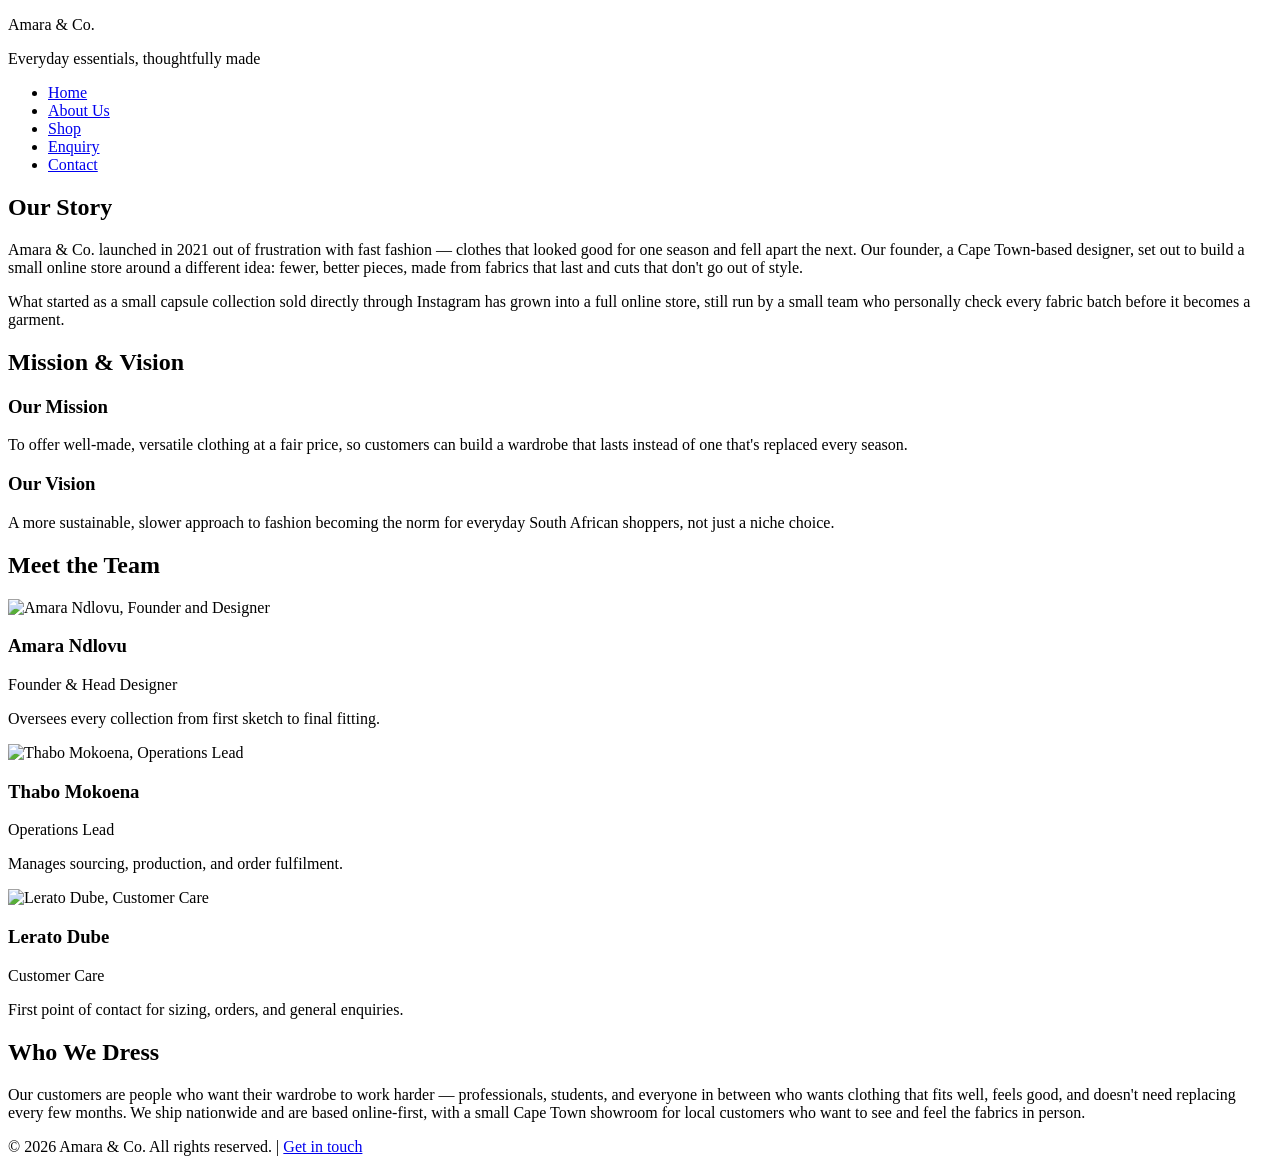
==== about.html @ 39e45c90 "Repo updated with new code" ====
<!DOCTYPE html>
<html lang="en">

<head>
    <meta charset="UTF-8">
    <meta name="viewport" content="width=device-width, initial-scale=1.0">

    <meta name="description"
        content="Learn about Amara & Co., a Cape Town-based clothing brand focused on quality, versatile clothing and a more sustainable approach to fashion.">
    <meta name="keywords"
        content="Amara & Co., about Amara & Co., Cape Town clothing brand, sustainable fashion, South African fashion, quality clothing">

    <!--
        Part 1 note: no external stylesheet or script is linked here.
        Visual styling is added in Part 2, and interactivity in Part 3.
    -->

    <title>About Us | Amara & Co.</title>
</head>

<body>

    <header>
        <p>Amara & Co.</p>
        <p>Everyday essentials, thoughtfully made</p>
    </header>

    <nav>
        <ul>
            <li><a href="index.html">Home</a></li>
            <li><a href="about.html">About Us</a></li>
            <li><a href="products.html">Shop</a></li>
            <li><a href="enquiry.html">Enquiry</a></li>
            <li><a href="contact.html">Contact</a></li>
        </ul>
    </nav>

    <main>

        <section>
            <h1>Our Story</h1>

            <p>
                Amara & Co. launched in 2021 out of frustration with fast fashion &mdash;
                clothes that looked good for one season and fell apart the next.
                Our founder, a Cape Town-based designer, set out to build a small
                online store around a different idea: fewer, better pieces, made
                from fabrics that last and cuts that don't go out of style.
            </p>

            <p>
                What started as a small capsule collection sold directly through
                Instagram has grown into a full online store, still run by a small
                team who personally check every fabric batch before it becomes a
                garment.
            </p>
        </section>

        <section>
            <h2>Mission &amp; Vision</h2>

            <article>
                <h3>Our Mission</h3>
                <p>
                    To offer well-made, versatile clothing at a fair price, so
                    customers can build a wardrobe that lasts instead of one that's
                    replaced every season.
                </p>
            </article>

            <article>
                <h3>Our Vision</h3>
                <p>
                    A more sustainable, slower approach to fashion becoming the
                    norm for everyday South African shoppers, not just a niche
                    choice.
                </p>
            </article>
        </section>

        <!-- Part 1: Team members -->
        <section>
            <h2>Meet the Team</h2>

            <article>
                <img src="images/team-founder.jpg" alt="Amara Ndlovu, Founder and Designer">
                <h3>Amara Ndlovu</h3>
                <p>Founder &amp; Head Designer</p>
                <p>Oversees every collection from first sketch to final fitting.</p>
            </article>

            <article>
                <img src="images/team-operations.jpg" alt="Thabo Mokoena, Operations Lead">
                <h3>Thabo Mokoena</h3>
                <p>Operations Lead</p>
                <p>Manages sourcing, production, and order fulfilment.</p>
            </article>

            <article>
                <img src="images/team-customer-care.jpg" alt="Lerato Dube, Customer Care">
                <h3>Lerato Dube</h3>
                <p>Customer Care</p>
                <p>First point of contact for sizing, orders, and general enquiries.</p>
            </article>
        </section>

        <section>
            <h2>Who We Dress</h2>

            <p>
                Our customers are people who want their wardrobe to work harder &mdash;
                professionals, students, and everyone in between who wants clothing
                that fits well, feels good, and doesn't need replacing every few
                months. We ship nationwide and are based online-first, with a small
                Cape Town showroom for local customers who want to see and feel the
                fabrics in person.
            </p>
        </section>

    </main>

    <footer>
        <p>
            &copy; 2026 Amara & Co. All rights reserved. |
            <a href="contact.html">Get in touch</a>
        </p>
    </footer>

</body>

</html>
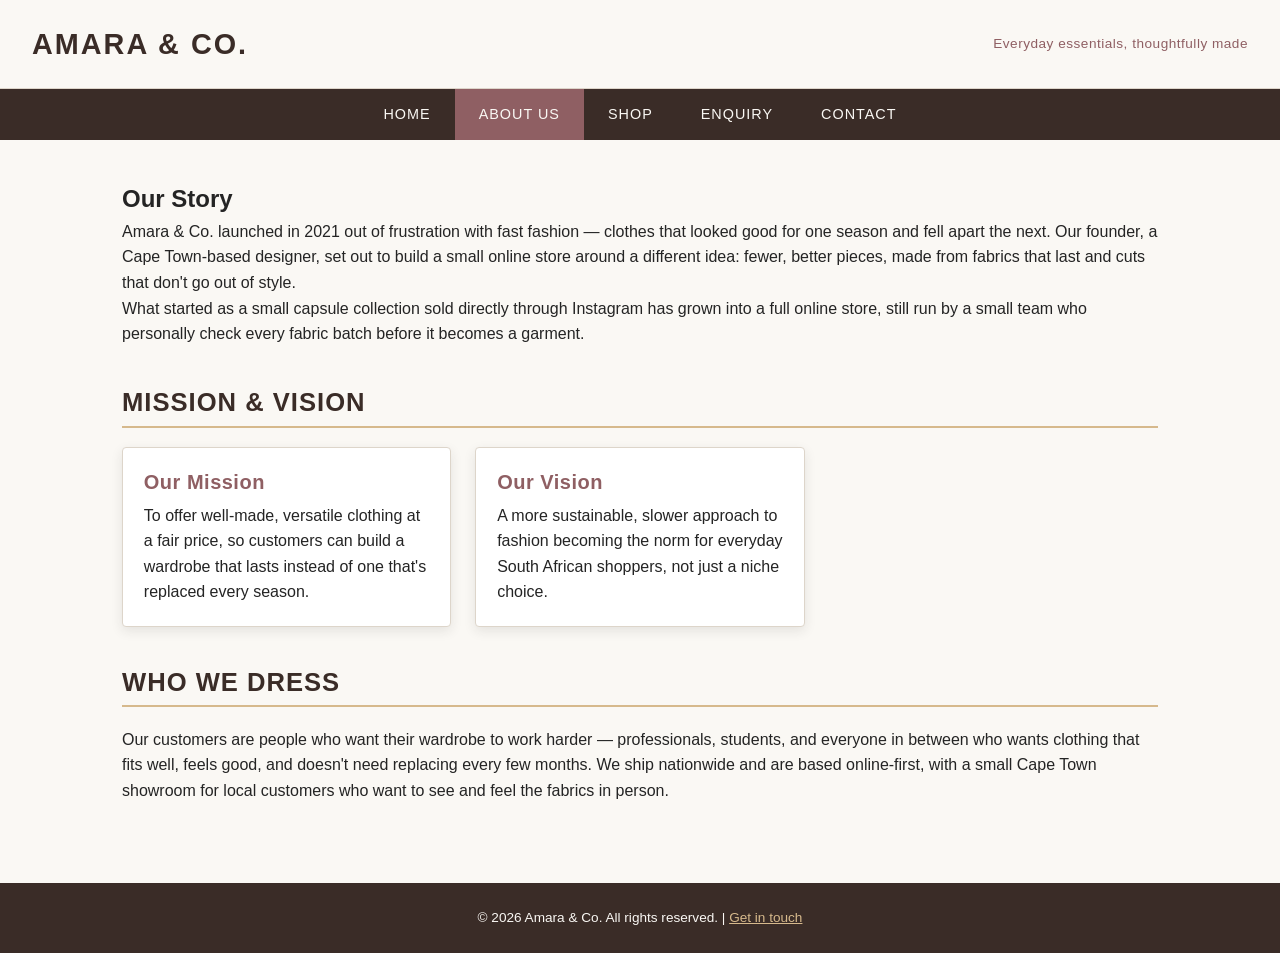
==== commit 166b7973: "css files part 2" ====
--- a/about.html
+++ b/about.html
@@ -10,10 +10,7 @@
     <meta name="keywords"
         content="Amara & Co., about Amara & Co., Cape Town clothing brand, sustainable fashion, South African fashion, quality clothing">
 
-    <!--
-        Part 1 note: no external stylesheet or script is linked here.
-        Visual styling is added in Part 2, and interactivity in Part 3.
-    -->
+    <link rel="stylesheet" href="css/style.css">
 
     <title>About Us | Amara & Co.</title>
 </head>
@@ -21,14 +18,14 @@
 <body>
 
     <header>
-        <p>Amara & Co.</p>
-        <p>Everyday essentials, thoughtfully made</p>
+        <div class="logo">Amara & Co.</div>
+        <div class="tagline">Everyday essentials, thoughtfully made</div>
     </header>
 
     <nav>
         <ul>
             <li><a href="index.html">Home</a></li>
-            <li><a href="about.html">About Us</a></li>
+            <li><a href="about.html" class="active">About Us</a></li>
             <li><a href="products.html">Shop</a></li>
             <li><a href="enquiry.html">Enquiry</a></li>
             <li><a href="contact.html">Contact</a></li>
@@ -41,7 +38,7 @@
             <h1>Our Story</h1>
 
             <p>
-                Amara & Co. launched in 2021 out of frustration with fast fashion &mdash;
+                Amara & Co. launched in 2021 out of frustration with fast fashion —
                 clothes that looked good for one season and fell apart the next.
                 Our founder, a Cape Town-based designer, set out to build a small
                 online store around a different idea: fewer, better pieces, made
@@ -57,58 +54,38 @@
         </section>
 
         <section>
-            <h2>Mission &amp; Vision</h2>
+            <h2>Mission & Vision</h2>
 
-            <article>
-                <h3>Our Mission</h3>
-                <p>
-                    To offer well-made, versatile clothing at a fair price, so
-                    customers can build a wardrobe that lasts instead of one that's
-                    replaced every season.
-                </p>
-            </article>
+            <div class="grid">
 
-            <article>
-                <h3>Our Vision</h3>
-                <p>
-                    A more sustainable, slower approach to fashion becoming the
-                    norm for everyday South African shoppers, not just a niche
-                    choice.
-                </p>
-            </article>
-        </section>
+                <div class="card">
+                    <h3>Our Mission</h3>
 
-        <!-- Part 1: Team members -->
-        <section>
-            <h2>Meet the Team</h2>
+                    <p>
+                        To offer well-made, versatile clothing at a fair price, so
+                        customers can build a wardrobe that lasts instead of one that's
+                        replaced every season.
+                    </p>
+                </div>
 
-            <article>
-                <img src="images/team-founder.jpg" alt="Amara Ndlovu, Founder and Designer">
-                <h3>Amara Ndlovu</h3>
-                <p>Founder &amp; Head Designer</p>
-                <p>Oversees every collection from first sketch to final fitting.</p>
-            </article>
+                <div class="card">
+                    <h3>Our Vision</h3>
 
-            <article>
-                <img src="images/team-operations.jpg" alt="Thabo Mokoena, Operations Lead">
-                <h3>Thabo Mokoena</h3>
-                <p>Operations Lead</p>
-                <p>Manages sourcing, production, and order fulfilment.</p>
-            </article>
+                    <p>
+                        A more sustainable, slower approach to fashion becoming the
+                        norm for everyday South African shoppers, not just a niche
+                        choice.
+                    </p>
+                </div>
 
-            <article>
-                <img src="images/team-customer-care.jpg" alt="Lerato Dube, Customer Care">
-                <h3>Lerato Dube</h3>
-                <p>Customer Care</p>
-                <p>First point of contact for sizing, orders, and general enquiries.</p>
-            </article>
+            </div>
         </section>
 
         <section>
             <h2>Who We Dress</h2>
 
             <p>
-                Our customers are people who want their wardrobe to work harder &mdash;
+                Our customers are people who want their wardrobe to work harder —
                 professionals, students, and everyone in between who wants clothing
                 that fits well, feels good, and doesn't need replacing every few
                 months. We ship nationwide and are based online-first, with a small
@@ -126,6 +103,8 @@
         </p>
     </footer>
 
+    <script src="js/script.js"></script>
+
 </body>
 
-</html>
+</html>
--- a/css/style.css
+++ b/css/style.css
@@ -0,0 +1,996 @@
+/* ============================
+   Amara & Co. — Stylesheet
+   ============================ */
+
+/* Colour Variables */
+
+:root {
+    --charcoal: #242424;
+    --espresso: #3a2c27;
+    --rose: #b98282;
+    --rose-dark: #8f5f63;
+    --champagne: #d6b98c;
+    --stone: #eee9e2;
+    --cream: #faf8f4;
+    --white: #ffffff;
+    --border: #ddd5ca;
+    --shadow: rgba(36, 36, 36, 0.10);
+
+    /* Compatibility aliases */
+    --rust: var(--rose-dark);
+    --blush: var(--rose);
+}
+
+/* CSS Reset */
+
+* {
+    margin: 0;
+    padding: 0;
+    box-sizing: border-box;
+}
+
+/* Base Styles */
+
+html {
+    scroll-behavior: smooth;
+}
+
+body {
+    font-family: 'Segoe UI', Tahoma, Geneva, Verdana, sans-serif;
+    font-size: 16px;
+    color: var(--charcoal);
+    background-color: var(--cream);
+    line-height: 1.6;
+    -webkit-font-smoothing: antialiased;
+    text-rendering: optimizeLegibility;
+}
+
+a {
+    text-decoration: none;
+    color: inherit;
+}
+
+img {
+    max-width: 100%;
+    height: auto;
+    display: block;
+}
+
+/* ============================
+   Header
+   ============================ */
+
+header {
+    background-color: var(--cream);
+    padding: 1.3rem 2rem;
+    display: flex;
+    justify-content: space-between;
+    align-items: center;
+    border-bottom: 1px solid var(--border);
+    box-shadow: 0 1px 0 var(--border);
+}
+
+header .logo {
+    font-size: 1.8rem;
+    font-weight: 700;
+    letter-spacing: 2px;
+    text-transform: uppercase;
+    color: var(--espresso);
+}
+
+header .tagline {
+    font-size: 0.85rem;
+    color: var(--rose-dark);
+    letter-spacing: 0.5px;
+}
+
+/* ============================
+   Navigation
+   ============================ */
+
+nav {
+    background-color: var(--espresso);
+}
+
+nav ul {
+    list-style: none;
+    display: flex;
+    justify-content: center;
+    flex-wrap: wrap;
+}
+
+nav ul li a {
+    display: block;
+    color: var(--cream);
+    padding: 0.9rem 1.5rem;
+    font-size: 0.9rem;
+    letter-spacing: 1px;
+    text-transform: uppercase;
+    transition:
+        background-color 0.2s ease,
+        color 0.2s ease;
+}
+
+nav ul li a:hover,
+nav ul li a.active {
+    background-color: var(--rose-dark);
+}
+
+nav ul li a:focus {
+    outline: 2px solid var(--rose);
+    outline-offset: -2px;
+}
+
+nav ul li a:active {
+    background-color: var(--rose);
+    color: var(--charcoal);
+}
+
+/* ============================
+   Main
+   ============================ */
+
+main {
+    max-width: 1100px;
+    margin: 0 auto;
+    padding: 2.5rem 2rem;
+}
+
+section {
+    margin-bottom: 2.5rem;
+}
+
+/* ============================
+   Hero
+   ============================ */
+
+.hero {
+    position: relative;
+    overflow: hidden;
+    isolation: isolate;
+
+    text-align: center;
+    padding: 4rem 1rem;
+
+    background: linear-gradient(
+        135deg,
+        var(--stone),
+        var(--cream)
+    );
+
+    border: 1px solid var(--border);
+    border-radius: 4px;
+    margin-bottom: 2.5rem;
+
+    box-shadow: 0 8px 25px var(--shadow);
+
+    color: var(--white);
+}
+
+/* Hero background video */
+
+.hero video {
+    position: absolute;
+    inset: 0;
+
+    width: 100%;
+    height: 100%;
+
+    object-fit: cover;
+    object-position: center;
+
+    z-index: -2;
+}
+
+/* Dark overlay keeps hero text readable */
+
+.hero::before {
+    content: "";
+    position: absolute;
+    inset: 0;
+
+    background:
+        linear-gradient(
+            rgba(36, 36, 36, 0.55),
+            rgba(58, 44, 39, 0.60)
+        );
+
+    z-index: -1;
+}
+
+/* Keep hero content above the video */
+
+.hero h1,
+.hero p,
+.hero .btn {
+    position: relative;
+    z-index: 1;
+}
+
+.hero h1 {
+    font-size: 2.6rem;
+    font-weight: 700;
+    line-height: 1.2;
+    letter-spacing: 1px;
+    color: var(--white);
+    margin-bottom: 0.8rem;
+    text-shadow: 0 2px 8px rgba(0, 0, 0, 0.25);
+}
+
+.hero p {
+    font-size: 1.1rem;
+    line-height: 1.6;
+    max-width: 600px;
+    margin: 0 auto 1.5rem auto;
+    color: var(--white);
+    text-shadow: 0 2px 6px rgba(0, 0, 0, 0.25);
+}
+
+/* ============================
+   Buttons
+   ============================ */
+
+.btn {
+    display: inline-block;
+    background-color: var(--espresso);
+    color: var(--cream);
+
+    padding: 0.8rem 2rem;
+    border-radius: 2px;
+
+    border: 1px solid var(--espresso);
+
+    font-weight: 600;
+    letter-spacing: 1px;
+    text-transform: uppercase;
+    font-size: 0.85rem;
+
+    transition:
+        background-color 0.25s ease,
+        transform 0.25s ease,
+        box-shadow 0.25s ease;
+}
+
+.btn:hover {
+    background-color: var(--rose-dark);
+    border-color: var(--rose-dark);
+    transform: translateY(-2px);
+    box-shadow: 0 5px 14px var(--shadow);
+}
+
+.btn:focus {
+    outline: 2px solid var(--rose);
+    outline-offset: 2px;
+}
+
+.btn:active {
+    background-color: var(--rose);
+    color: var(--charcoal);
+}
+
+/* ============================
+   Section Headings
+   ============================ */
+
+h2 {
+    color: var(--espresso);
+    border-bottom: 2px solid var(--champagne);
+    padding-bottom: 0.5rem;
+    margin-bottom: 1.2rem;
+
+    font-size: 1.6rem;
+    font-weight: 700;
+    line-height: 1.2;
+    letter-spacing: 1px;
+    text-transform: uppercase;
+}
+
+h3 {
+    color: var(--rose-dark);
+    font-size: 1.25rem;
+    font-weight: 700;
+    line-height: 1.3;
+    letter-spacing: 0.5px;
+}
+
+/* ============================
+   Cards / Grid
+   ============================ */
+
+.grid {
+    display: grid;
+    grid-template-columns: repeat(3, 1fr);
+    gap: 1.5rem;
+}
+
+.card {
+    background-color: var(--white);
+    border: 1px solid var(--border);
+    border-radius: 4px;
+    padding: 1.3rem;
+
+    box-shadow: 0 4px 12px var(--shadow);
+
+    transition:
+        transform 0.25s ease,
+        box-shadow 0.25s ease,
+        border-color 0.25s ease;
+}
+
+.card:hover {
+    transform: translateY(-5px);
+    box-shadow: 0 10px 25px rgba(36, 36, 36, 0.14);
+    border-color: var(--rose);
+}
+
+.card h3 {
+    margin-bottom: 0.5rem;
+}
+
+.card .price {
+    font-weight: 700;
+    color: var(--espresso);
+    font-size: 1.05rem;
+    margin-top: 0.4rem;
+}
+
+.card .size {
+    font-size: 0.8rem;
+    opacity: 0.7;
+    margin-top: 0.3rem;
+}
+
+/* ============================
+   Product Images
+   ============================ */
+
+.card picture {
+    display: block;
+    width: 100%;
+    margin-bottom: 1rem;
+    overflow: hidden;
+    background-color: var(--cream);
+    border-radius: 4px;
+}
+
+.card picture img {
+    width: 100%;
+    height: 220px;
+    object-fit: contain;
+    border-radius: 4px;
+
+    transition: transform 0.35s ease;
+}
+
+.card:hover picture img {
+    transform: scale(1.025);
+}
+
+/* ============================
+   Clickable Product Images
+   ============================ */
+
+.product-image-button {
+    border: none;
+    padding: 0;
+    background: none;
+    width: 100%;
+    cursor: pointer;
+}
+
+.product-image-button:focus {
+    outline: 2px solid var(--rose);
+    outline-offset: 3px;
+}
+
+/* ============================
+   Product Search
+   ============================ */
+
+.product-search {
+    max-width: 550px;
+    margin-top: 1.5rem;
+}
+
+.product-search label {
+    display: block;
+    font-weight: 600;
+    margin-bottom: 0.3rem;
+}
+
+.product-search input {
+    width: 100%;
+    padding: 0.7rem;
+
+    background-color: var(--white);
+
+    border: 1px solid var(--border);
+    border-radius: 2px;
+
+    font-family: inherit;
+    font-size: 0.95rem;
+
+    transition:
+        border-color 0.2s ease,
+        box-shadow 0.2s ease;
+}
+
+.product-search input:focus {
+    outline: none;
+    border-color: var(--rose-dark);
+    box-shadow: 0 0 0 3px rgba(185, 130, 130, 0.18);
+}
+
+#noResults {
+    margin-top: 1rem;
+    font-weight: 600;
+    color: var(--rose-dark);
+}
+
+/* ============================
+   Forms
+   ============================ */
+
+form {
+    max-width: 550px;
+    margin-left: auto;
+    margin-right: auto;
+
+    background-color: var(--white);
+
+    padding: 1.8rem;
+
+    border-radius: 4px;
+    border: 1px solid var(--border);
+
+    box-shadow: 0 8px 25px var(--shadow);
+}
+
+form label {
+    display: block;
+    font-weight: 600;
+    margin-bottom: 0.3rem;
+    margin-top: 1rem;
+}
+
+form label:first-child {
+    margin-top: 0;
+}
+
+form input,
+form select,
+form textarea {
+    width: 100%;
+    padding: 0.6rem;
+
+    background-color: var(--cream);
+
+    border: 1px solid var(--border);
+    border-radius: 2px;
+
+    font-family: inherit;
+    font-size: 0.95rem;
+
+    transition:
+        border-color 0.2s ease,
+        box-shadow 0.2s ease;
+}
+
+form input:focus,
+form select:focus,
+form textarea:focus {
+    outline: none;
+    border-color: var(--rose-dark);
+    box-shadow: 0 0 0 3px rgba(185, 130, 130, 0.18);
+}
+
+form button {
+    margin-top: 1.3rem;
+
+    background-color: var(--espresso);
+    color: var(--cream);
+
+    border: none;
+    padding: 0.8rem 2rem;
+    border-radius: 2px;
+
+    font-weight: 600;
+    letter-spacing: 1px;
+    text-transform: uppercase;
+    font-size: 0.85rem;
+
+    cursor: pointer;
+
+    transition:
+        background-color 0.25s ease,
+        transform 0.25s ease,
+        box-shadow 0.25s ease;
+}
+
+form button:hover {
+    background-color: var(--rose-dark);
+    transform: translateY(-2px);
+    box-shadow: 0 5px 14px var(--shadow);
+}
+
+form button:focus {
+    outline: 2px solid var(--rose);
+    outline-offset: 2px;
+}
+
+form button:active {
+    background-color: var(--rose);
+    color: var(--charcoal);
+}
+
+/* ============================
+   Form Validation / Response
+   ============================ */
+
+.form-error {
+    color: var(--rose-dark);
+    font-size: 0.85rem;
+    font-weight: 600;
+    margin-top: 0.25rem;
+}
+
+.form-response {
+    margin-top: 1rem;
+    padding: 0.8rem;
+    border-radius: 3px;
+    font-weight: 600;
+}
+
+.form-response.success {
+    background-color: var(--stone);
+    border: 1px solid var(--border);
+}
+
+.form-response.error {
+    background-color: var(--stone);
+    border: 1px solid var(--rose-dark);
+    color: var(--rose-dark);
+}
+
+/* ============================
+   Interactive Map
+   ============================ */
+
+#storeMap {
+    width: 100%;
+    height: 350px;
+
+    border-radius: 4px;
+    border: 1px solid var(--border);
+
+    margin-top: 1rem;
+
+    box-shadow: 0 5px 15px var(--shadow);
+
+    z-index: 1;
+}
+
+.leaflet-popup-content {
+    font-family: 'Segoe UI', Tahoma, Geneva, Verdana, sans-serif;
+    line-height: 1.5;
+}
+
+.leaflet-popup-content strong {
+    color: var(--rose-dark);
+}
+
+/* ============================
+   Contact Info
+   ============================ */
+
+.contact-info {
+    padding: 0;
+}
+
+.contact-info li {
+    list-style: none;
+    margin-bottom: 0.8rem;
+}
+
+.contact-info strong {
+    color: var(--rose-dark);
+}
+
+/* ============================
+   Size Guide Table
+   ============================ */
+
+table {
+    width: 100%;
+    border-collapse: collapse;
+    margin-top: 1rem;
+
+    background-color: var(--white);
+
+    box-shadow: 0 4px 12px var(--shadow);
+}
+
+table th,
+table td {
+    border: 1px solid var(--border);
+    padding: 0.6rem 1rem;
+    text-align: left;
+}
+
+table th {
+    background-color: var(--espresso);
+    color: var(--cream);
+}
+
+table tr:nth-child(even) {
+    background-color: var(--cream);
+}
+
+/* ============================
+   Footer
+   ============================ */
+
+footer {
+    background-color: var(--espresso);
+    color: var(--cream);
+    text-align: center;
+
+    padding: 1.5rem;
+
+    font-size: 0.85rem;
+}
+
+footer a {
+    color: var(--champagne);
+    text-decoration: underline;
+}
+
+footer a:hover {
+    color: var(--white);
+}
+
+footer a:focus {
+    outline: 2px solid var(--rose);
+}
+
+footer a:active {
+    color: var(--rose);
+}
+
+/* ============================
+   Content Carousels
+   ============================ */
+
+.carousel {
+    width: 100%;
+    overflow: hidden;
+    position: relative;
+
+    margin-top: 1.5rem;
+
+    border-radius: 4px;
+    border: 1px solid var(--border);
+
+    background-color: var(--cream);
+
+    box-shadow: 0 5px 15px var(--shadow);
+}
+
+.carousel-track {
+    display: flex;
+    width: max-content;
+
+    animation: carousel-scroll-forward 12s linear infinite;
+}
+
+.carousel:hover .carousel-track {
+    animation-play-state: paused;
+}
+
+/* Why Shop With Us — moves left */
+
+#benefitsCarousel .carousel-track {
+    animation-name: carousel-scroll-forward;
+}
+
+/* Shop by Category — moves right */
+
+#categoryCarousel .carousel-track {
+    animation-name: carousel-scroll-reverse;
+}
+
+.carousel-card {
+    width: 320px;
+    min-height: 180px;
+
+    margin-right: 1.5rem;
+    padding: 1.8rem;
+
+    background-color: var(--white);
+
+    border: 1px solid var(--border);
+    border-radius: 4px;
+
+    box-shadow: 0 3px 10px var(--shadow);
+
+    display: flex;
+    flex-direction: column;
+    justify-content: center;
+
+    flex-shrink: 0;
+
+    transition:
+        transform 0.25s ease,
+        box-shadow 0.25s ease;
+}
+
+.carousel-card:hover {
+    transform: translateY(-4px);
+    box-shadow: 0 8px 20px var(--shadow);
+}
+
+.carousel-card h3 {
+    margin-bottom: 0.7rem;
+}
+
+.carousel-card p {
+    line-height: 1.6;
+}
+
+@keyframes carousel-scroll-forward {
+
+    from {
+        transform: translateX(0);
+    }
+
+    to {
+        transform: translateX(-50%);
+    }
+}
+
+@keyframes carousel-scroll-reverse {
+
+    from {
+        transform: translateX(-50%);
+    }
+
+    to {
+        transform: translateX(0);
+    }
+}
+
+/* ============================
+   Product Image Lightbox
+   ============================ */
+
+.lightbox {
+    position: fixed;
+    inset: 0;
+
+    background-color: rgba(0, 0, 0, 0.8);
+
+    display: flex;
+    justify-content: center;
+    align-items: center;
+
+    padding: 2rem;
+
+    z-index: 1000;
+}
+
+.lightbox[hidden] {
+    display: none;
+}
+
+.lightbox img {
+    max-width: 90%;
+    max-height: 85vh;
+
+    object-fit: contain;
+
+    background-color: var(--cream);
+}
+
+.lightbox-close {
+    position: absolute;
+
+    top: 1rem;
+    right: 1.5rem;
+
+    background: none;
+    border: none;
+
+    color: var(--cream);
+
+    font-size: 2.5rem;
+
+    cursor: pointer;
+}
+
+.lightbox-close:hover {
+    color: var(--rose);
+}
+
+.lightbox-close:focus {
+    outline: 2px solid var(--rose);
+    outline-offset: 4px;
+}
+
+.lightbox-close:active {
+    color: var(--rose-dark);
+}
+
+/* ============================
+   Accessibility Focus States
+   ============================ */
+
+a:focus-visible,
+button:focus-visible,
+input:focus-visible,
+select:focus-visible,
+textarea:focus-visible {
+    outline: 2px solid var(--champagne);
+    outline-offset: 3px;
+}
+
+/* ============================
+   Page Fade-In Transition
+   ============================ */
+
+body {
+    animation: pageFadeIn 0.45s ease-in-out;
+}
+
+@keyframes pageFadeIn {
+
+    from {
+        opacity: 0;
+    }
+
+    to {
+        opacity: 1;
+    }
+}
+
+/* ============================
+   Responsive — Tablet
+   ============================ */
+
+@media (max-width: 768px) {
+
+    header {
+        padding: 1.2rem 1.5rem;
+    }
+
+    nav ul li a {
+        padding: 0.8rem 1rem;
+    }
+
+    main {
+        padding: 2rem 1.5rem;
+    }
+
+    .grid {
+        grid-template-columns: repeat(2, 1fr);
+    }
+
+    .hero h1 {
+        font-size: 2.2rem;
+    }
+
+    h2 {
+        font-size: 1.4rem;
+    }
+
+    h3 {
+        font-size: 1.15rem;
+    }
+
+    .card picture img {
+        height: 200px;
+    }
+}
+
+/* ============================
+   Responsive — Mobile
+   ============================ */
+
+@media (max-width: 600px) {
+
+    header {
+        flex-direction: column;
+        text-align: center;
+        gap: 0.3rem;
+    }
+
+    header .logo {
+        font-size: 1.5rem;
+    }
+
+    nav ul {
+        flex-direction: column;
+        align-items: stretch;
+    }
+
+    nav ul li a {
+        text-align: center;
+    }
+
+    main {
+        padding: 1.5rem 1rem;
+    }
+
+    .hero {
+        padding: 2.5rem 1rem;
+    }
+
+    .hero h1 {
+        font-size: 1.9rem;
+    }
+
+    .hero p {
+        font-size: 1rem;
+    }
+
+    .grid {
+        grid-template-columns: 1fr;
+    }
+
+    h2 {
+        font-size: 1.25rem;
+    }
+
+    h3 {
+        font-size: 1.1rem;
+    }
+
+    form {
+        padding: 1.2rem;
+    }
+
+    table {
+        font-size: 0.85rem;
+    }
+
+    table th,
+    table td {
+        padding: 0.5rem;
+    }
+
+    .card picture img {
+        height: 220px;
+    }
+
+    #storeMap {
+        height: 260px;
+    }
+
+    .carousel-card {
+        width: 280px;
+    }
+}
+
+/* ============================
+   Reduced Motion Accessibility
+   ============================ */
+
+@media (prefers-reduced-motion: reduce) {
+
+    html {
+        scroll-behavior: auto;
+    }
+
+    body {
+        animation: none;
+    }
+
+    .carousel-track {
+        animation: none !important;
+    }
+
+    *,
+    *::before,
+    *::after {
+        transition-duration: 0.01ms !important;
+    }
+}
